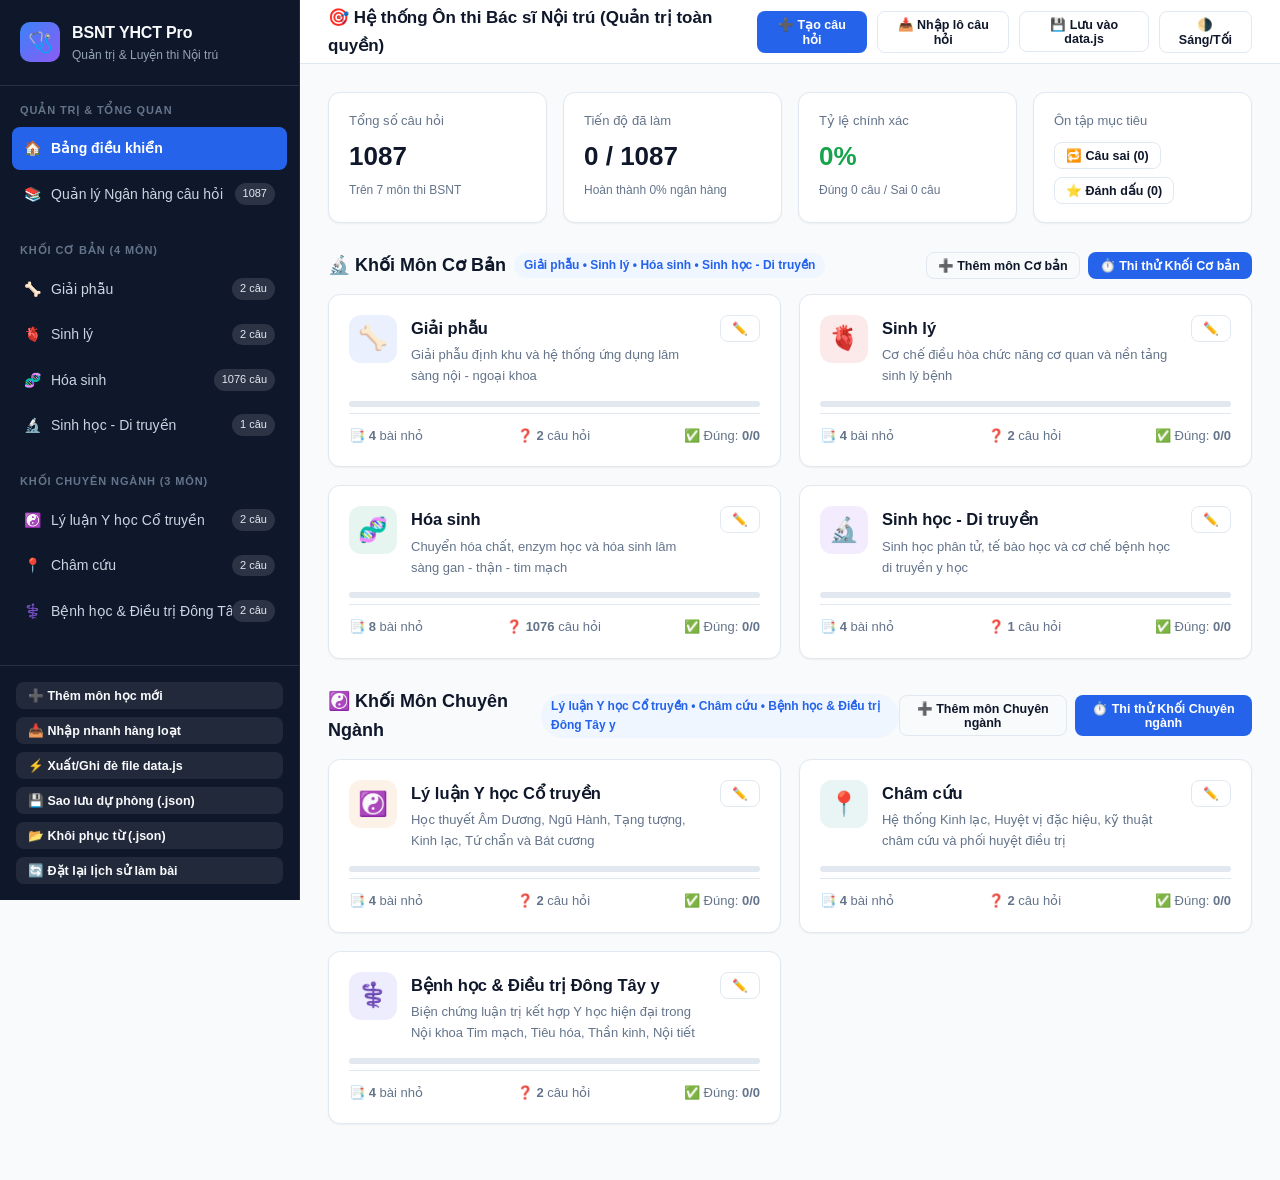
==== index.html @ 0296c2d7 "Add files via upload" ====
<!DOCTYPE html>
<html lang="vi" data-theme="light">
<head>
  <meta charset="UTF-8" />
  <meta name="viewport" content="width=device-width, initial-scale=1.0" />
  <title>BSNT Quiz — Hệ thống Trắc nghiệm Ôn thi Bác sĩ Nội trú YHCT (Full Admin)</title>
  <link rel="stylesheet" href="styles.css" />
</head>
<body>
  <!-- SIDEBAR -->
  <aside class="sidebar">
    <div class="brand" onclick="openDashboard()">
      <div class="brand-logo">🩺</div>
      <div class="brand-text">
        <h1>BSNT YHCT Pro</h1>
        <p>Quản trị & Luyện thi Nội trú</p>
      </div>
    </div>

    <div id="sidebar-nav"></div>

    <div class="sidebar-footer">
      <button class="btn btn-sm btn-ghost-dark" onclick="openSubjectModal()">➕ Thêm môn học mới</button>
      <button class="btn btn-sm btn-ghost-dark" onclick="openBulkImportModal('giai-phau')">📥 Nhập nhanh hàng loạt</button>
      <button class="btn btn-sm btn-ghost-dark" onclick="exportToDataJS()">⚡ Xuất/Ghi đè file data.js</button>
      <button class="btn btn-sm btn-ghost-dark" onclick="exportBackupJSON()">💾 Sao lưu dự phòng (.json)</button>
      <button class="btn btn-sm btn-ghost-dark" onclick="document.getElementById('import-json-input').click()">📂 Khôi phục từ (.json)</button>
      <button class="btn btn-sm btn-ghost-dark" onclick="resetProgress()">🔄 Đặt lại lịch sử làm bài</button>
    </div>
  </aside>

  <!-- MAIN CONTENT -->
  <div class="main-wrapper">
    <header class="topbar">
      <div class="topbar-title" id="topbar-title">
        <span>🎯 Hệ thống Ôn thi Bác sĩ Nội trú</span>
      </div>
      <div class="topbar-actions">
        <button class="btn btn-sm btn-primary" onclick="openQuestionModal()">➕ Tạo câu hỏi</button>
        <button class="btn btn-sm btn-outline" onclick="openBulkImportModal(state.activeSubjectId || 'giai-phau')">📥 Nhập lô câu hỏi</button>
        <button class="btn btn-sm btn-outline" onclick="exportToDataJS()" title="Ghi toàn bộ chỉnh sửa trên web thẳng vào file data.js trên ổ cứng">💾 Lưu vào data.js</button>
        <button class="btn btn-sm btn-outline" onclick="toggleTheme()">🌗 Sáng/Tối</button>
      </div>
    </header>

    <main class="container" id="main-content"></main>
  </div>

  <!-- HIDDEN JSON FILE INPUT -->
  <input type="file" id="import-json-input" accept=".json" style="display:none" onchange="importBackupJSON(event)" />

  <!-- MODAL 0: ADD / EDIT SUBJECT (MÔN HỌC) -->
  <div class="modal-backdrop" id="modal-subject">
    <div class="modal" style="max-width:540px;">
      <div class="modal-header">
        <h3 id="subject-modal-header">📚 Thêm / Chỉnh sửa Môn học</h3>
        <button class="btn btn-sm btn-outline" onclick="closeModals()">✕</button>
      </div>
      <div class="modal-body">
        <input type="hidden" id="subj-edit-id" />
        <div class="form-row">
          <div class="form-group">
            <label>Tên môn học</label>
            <input type="text" id="subj-name-input" class="form-control" placeholder="VD: Giải phẫu" />
          </div>
          <div class="form-group">
            <label>Khối môn thi</label>
            <select id="subj-group-select" class="form-control">
              <option value="Cơ bản">Khối Cơ bản</option>
              <option value="Chuyên ngành">Khối Chuyên ngành</option>
            </select>
          </div>
        </div>
        <div class="form-row">
          <div class="form-group">
            <label>Biểu tượng (Emoji)</label>
            <input type="text" id="subj-icon-input" class="form-control" value="📘" placeholder="VD: 🦴, 🫀, 🧬, ☯️" />
          </div>
          <div class="form-group">
            <label>Màu chủ đạo</label>
            <input type="color" id="subj-color-input" class="form-control" value="#2563eb" style="height:40px; padding:4px;" />
          </div>
        </div>
        <div class="form-group">
          <label>Mô tả môn học</label>
          <textarea id="subj-desc-input" class="form-control" rows="2" placeholder="Mô tả ngắn gọn nội dung ôn tập..."></textarea>
        </div>
      </div>
      <div class="modal-footer">
        <button class="btn btn-outline" onclick="closeModals()">Hủy</button>
        <button class="btn btn-primary" onclick="saveSubjectModal()">Lưu môn học</button>
      </div>
    </div>
  </div>

  <!-- MODAL 1: ADD / EDIT LESSON (BÀI NHỎ) -->
  <div class="modal-backdrop" id="modal-lesson">
    <div class="modal" style="max-width:520px;">
      <div class="modal-header">
        <h3 id="lesson-modal-header">📁 Thêm / Sửa bài học nhỏ</h3>
        <button class="btn btn-sm btn-outline" onclick="closeModals()">✕</button>
      </div>
      <div class="modal-body">
        <input type="hidden" id="lesson-modal-subject-id" />
        <input type="hidden" id="lesson-modal-edit-id" />
        <div class="form-group">
          <label>Tên bài học / chủ đề nhỏ</label>
          <input type="text" id="lesson-title-input" class="form-control" placeholder="VD: Bài 5: Giải phẫu Đám rối thần kinh cánh tay" />
        </div>
        <div class="form-group">
          <label>Mô tả trọng tâm ôn tập</label>
          <textarea id="lesson-desc-input" class="form-control" rows="3" placeholder="VD: Các thân nhất, thân nhì, nhánh tận và ứng dụng lâm sàng..."></textarea>
        </div>
      </div>
      <div class="modal-footer">
        <button class="btn btn-outline" onclick="closeModals()">Hủy</button>
        <button class="btn btn-primary" onclick="saveLessonModal()">Lưu bài học</button>
      </div>
    </div>
  </div>

  <!-- MODAL 2: ADD / EDIT SINGLE QUESTION -->
  <div class="modal-backdrop" id="modal-question">
    <div class="modal">
      <div class="modal-header">
        <h3 id="q-modal-header">➕ Thêm / Chỉnh sửa câu hỏi trắc nghiệm</h3>
        <button class="btn btn-sm btn-outline" onclick="closeModals()">✕</button>
      </div>
      <div class="modal-body">
        <input type="hidden" id="q-edit-id" />
        <div class="form-row">
          <div class="form-group">
            <label>Môn học</label>
            <select id="q-subject-select" class="form-control" onchange="updateLessonDropdown(this.value)"></select>
          </div>
          <div class="form-group">
            <label>Bài học (Chủ đề nhỏ)</label>
            <select id="q-lesson-select" class="form-control"></select>
          </div>
        </div>

        <div class="form-group">
          <label>Nội dung câu hỏi (Tình huống lâm sàng / Câu dẫn)</label>
          <textarea id="q-stem-input" class="form-control" rows="3" placeholder="Nhập nội dung câu hỏi..."></textarea>
        </div>

        <div class="form-row">
          <div class="form-group">
            <label>Phương án A</label>
            <input type="text" id="q-opt-0" class="form-control" placeholder="Nội dung đáp án A" />
          </div>
          <div class="form-group">
            <label>Phương án B</label>
            <input type="text" id="q-opt-1" class="form-control" placeholder="Nội dung đáp án B" />
          </div>
        </div>

        <div class="form-row">
          <div class="form-group">
            <label>Phương án C</label>
            <input type="text" id="q-opt-2" class="form-control" placeholder="Nội dung đáp án C" />
          </div>
          <div class="form-group">
            <label>Phương án D</label>
            <input type="text" id="q-opt-3" class="form-control" placeholder="Nội dung đáp án D" />
          </div>
        </div>

        <div class="form-group">
          <label>Đáp án đúng</label>
          <select id="q-correct-select" class="form-control" style="max-width:220px;">
            <option value="0">Đáp án A</option>
            <option value="1">Đáp án B</option>
            <option value="2">Đáp án C</option>
            <option value="3">Đáp án D</option>
          </select>
        </div>

        <div class="form-group">
          <label>Giải thích cơ chế & Ghi chú cá nhân (Dùng **từ khóa** để in đậm)</label>
          <textarea id="q-exp-input" class="form-control" rows="5" placeholder="Giải thích tại sao đáp án đúng, tại sao các câu nhiễu sai, mẹo nhớ nhanh..."></textarea>
        </div>
      </div>
      <div class="modal-footer">
        <button class="btn btn-outline" onclick="closeModals()">Hủy</button>
        <button class="btn btn-primary" onclick="saveQuestionModal()">💾 Lưu câu hỏi</button>
      </div>
    </div>
  </div>

  <!-- MODAL 3: BULK TEXT IMPORT -->
  <div class="modal-backdrop" id="modal-bulk-import">
    <div class="modal">
      <div class="modal-header">
        <h3>📥 Nhập nhanh hàng loạt câu hỏi (Copy - Paste)</h3>
        <button class="btn btn-sm btn-outline" onclick="closeModals()">✕</button>
      </div>
      <div class="modal-body">
        <div class="form-row">
          <div class="form-group">
            <label>Chọn Môn học đích</label>
            <select id="bulk-subject-select" class="form-control" onchange="updateBulkLessonDropdown(this.value)"></select>
          </div>
          <div class="form-group">
            <label>Chọn Bài học đích</label>
            <select id="bulk-lesson-select" class="form-control"></select>
          </div>
        </div>

        <div style="background:var(--primary-soft); padding:12px 14px; border-radius:8px; font-size:13px;">
          <strong>Hướng dẫn định dạng linh hoạt:</strong><br>
          • Cách 1: Ngăn cách mỗi câu bằng <strong>1 dòng trống</strong>, hoặc bắt đầu mỗi câu bằng chữ <code>Câu 1:</code>, <code>Câu 2:</code>.<br>
          • Cách 2: Đánh dấu đáp án đúng bằng dấu <code>*</code> ở đầu (VD: <code>*B. ...</code>) HOẶC ghi dòng <code>Đáp án: B</code> ở dưới.<br>
          • Giải thích (tùy chọn): Bắt đầu bằng chữ <code>Giải thích: ...</code> hoặc <code>GT: ...</code>
        </div>

        <div class="form-group">
          <label>Dán danh sách câu hỏi vào đây</label>
          <textarea id="bulk-text-input" class="form-control" rows="10" placeholder="Câu 1: Huyệt Nguyên của kinh Túc thiếu âm Thận là huyệt nào?
A. Dũng tuyền
*B. Thái khê
C. Phục lưu
D. Nhiên cốc
Giải thích: Thái khê (KI3) vừa là huyệt Du (Thổ) vừa là huyệt Nguyên của kinh Thận.

Câu 2: Enzym nào đặc hiệu nhất cho tổn thương tế bào nhu mô gan?
A. AST
B. ALT
C. GGT
D. ALP
Đáp án: B
Giải thích: ALT khu trú chủ yếu ở bào tương tế bào gan nên đặc hiệu hơn AST."></textarea>
        </div>
      </div>
      <div class="modal-footer">
        <button class="btn btn-outline" onclick="closeModals()">Hủy</button>
        <button class="btn btn-primary" onclick="processBulkImport()">🚀 Nhập toàn bộ câu hỏi</button>
      </div>
    </div>
  </div>

  <script src="data.js"></script>
  <script src="app.js"></script>
</body>
</html>
---- styles.css ----
:root {
  --bg-main: #f8fafc;
  --bg-card: #ffffff;
  --bg-sidebar: #0f172a;
  --text-main: #0f172a;
  --text-muted: #64748b;
  --border-color: #e2e8f0;
  --primary: #2563eb;
  --primary-hover: #1d4ed8;
  --primary-soft: #eff6ff;
  --success: #16a34a;
  --success-soft: #dcfce7;
  --danger: #dc2626;
  --danger-soft: #fee2e2;
  --warning: #d97706;
  --warning-soft: #fef3c7;
  --shadow-sm: 0 1px 2px 0 rgba(0, 0, 0, 0.05);
  --shadow-md: 0 4px 6px -1px rgba(0, 0, 0, 0.08), 0 2px 4px -2px rgba(0, 0, 0, 0.06);
  --radius: 12px;
}

[data-theme="dark"] {
  --bg-main: #0b1120;
  --bg-card: #1e293b;
  --bg-sidebar: #090d16;
  --text-main: #f1f5f9;
  --text-muted: #94a3b8;
  --border-color: #334155;
  --primary: #3b82f6;
  --primary-hover: #60a5fa;
  --primary-soft: rgba(59, 130, 246, 0.15);
  --success: #22c55e;
  --success-soft: rgba(34, 197, 94, 0.15);
  --danger: #ef4444;
  --danger-soft: rgba(239, 68, 68, 0.15);
  --warning: #f59e0b;
  --warning-soft: rgba(245, 158, 11, 0.15);
}

* {
  box-sizing: border-box;
  margin: 0;
  padding: 0;
}

body {
  font-family: 'Inter', -apple-system, BlinkMacSystemFont, 'Segoe UI', Roboto, sans-serif;
  background-color: var(--bg-main);
  color: var(--text-main);
  line-height: 1.6;
  display: flex;
  min-height: 100vh;
}

/* ================= SIDEBAR ================= */
.sidebar {
  width: 300px;
  background-color: var(--bg-sidebar);
  color: #f8fafc;
  display: flex;
  flex-direction: column;
  flex-shrink: 0;
  border-right: 1px solid rgba(255, 255, 255, 0.08);
  height: 100vh;
  position: sticky;
  top: 0;
  overflow-y: auto;
}

.brand {
  padding: 20px;
  border-bottom: 1px solid rgba(255, 255, 255, 0.1);
  display: flex;
  align-items: center;
  gap: 12px;
  cursor: pointer;
}

.brand-logo {
  width: 40px;
  height: 40px;
  border-radius: 10px;
  background: linear-gradient(135deg, #3b82f6, #8b5cf6);
  display: flex;
  align-items: center;
  justify-content: center;
  font-size: 20px;
  font-weight: bold;
}

.brand-text h1 {
  font-size: 16px;
  font-weight: 700;
  letter-spacing: -0.01em;
}

.brand-text p {
  font-size: 12px;
  color: #94a3b8;
}

.nav-section {
  padding: 16px 12px 8px;
}

.nav-section-title {
  font-size: 11px;
  text-transform: uppercase;
  letter-spacing: 0.08em;
  color: #64748b;
  font-weight: 700;
  padding: 0 8px 8px;
}

.nav-item {
  display: flex;
  align-items: center;
  justify-content: space-between;
  padding: 10px 12px;
  border-radius: 8px;
  color: #cbd5e1;
  font-size: 14px;
  cursor: pointer;
  transition: all 0.15s ease;
  margin-bottom: 3px;
  user-select: none;
}

.nav-item:hover {
  background-color: rgba(255, 255, 255, 0.07);
  color: #ffffff;
}

.nav-item.active {
  background-color: #2563eb;
  color: #ffffff;
  font-weight: 600;
}

.nav-item-left {
  display: flex;
  align-items: center;
  gap: 10px;
  overflow: hidden;
  text-overflow: ellipsis;
  white-space: nowrap;
}

.badge-count {
  font-size: 11px;
  background-color: rgba(255, 255, 255, 0.12);
  padding: 2px 8px;
  border-radius: 99px;
  color: #e2e8f0;
  flex-shrink: 0;
}

.sidebar-footer {
  margin-top: auto;
  padding: 16px;
  border-top: 1px solid rgba(255, 255, 255, 0.1);
  display: flex;
  flex-direction: column;
  gap: 8px;
}

/* ================= MAIN CONTENT ================= */
.main-wrapper {
  flex: 1;
  display: flex;
  flex-direction: column;
  min-width: 0;
}

.topbar {
  height: 64px;
  background-color: var(--bg-card);
  border-bottom: 1px solid var(--border-color);
  padding: 0 28px;
  display: flex;
  align-items: center;
  justify-content: space-between;
  position: sticky;
  top: 0;
  z-index: 20;
}

.topbar-title {
  font-size: 17px;
  font-weight: 700;
  display: flex;
  align-items: center;
  gap: 10px;
}

.topbar-actions {
  display: flex;
  align-items: center;
  gap: 10px;
}

.container {
  padding: 28px;
  max-width: 1320px;
  width: 100%;
  margin: 0 auto;
}

/* ================= BUTTONS ================= */
.btn {
  display: inline-flex;
  align-items: center;
  justify-content: center;
  gap: 8px;
  padding: 8px 16px;
  border-radius: 8px;
  font-size: 14px;
  font-weight: 600;
  cursor: pointer;
  border: 1px solid transparent;
  transition: all 0.15s ease;
  text-decoration: none;
}

.btn-primary {
  background-color: var(--primary);
  color: #ffffff;
}
.btn-primary:hover {
  background-color: var(--primary-hover);
}

.btn-outline {
  background-color: transparent;
  border-color: var(--border-color);
  color: var(--text-main);
}
.btn-outline:hover {
  background-color: var(--primary-soft);
  border-color: var(--primary);
}

.btn-ghost-dark {
  background-color: rgba(255, 255, 255, 0.08);
  color: #f8fafc;
  width: 100%;
  justify-content: flex-start;
}
.btn-ghost-dark:hover {
  background-color: rgba(255, 255, 255, 0.15);
}

.btn-sm {
  padding: 5px 11px;
  font-size: 12.5px;
}

.btn-danger {
  background-color: var(--danger);
  color: #fff;
}

/* ================= STATS BAR ================= */
.stats-grid {
  display: grid;
  grid-template-columns: repeat(auto-fit, minmax(210px, 1fr));
  gap: 16px;
  margin-bottom: 28px;
}

.stat-card {
  background-color: var(--bg-card);
  border: 1px solid var(--border-color);
  border-radius: var(--radius);
  padding: 18px 20px;
  box-shadow: var(--shadow-sm);
  display: flex;
  flex-direction: column;
  gap: 4px;
}

.stat-label {
  font-size: 13px;
  color: var(--text-muted);
  font-weight: 500;
}

.stat-value {
  font-size: 26px;
  font-weight: 800;
  color: var(--text-main);
}

.stat-sub {
  font-size: 12px;
  color: var(--text-muted);
}

/* ================= SUBJECTS GRID ================= */
.section-header {
  display: flex;
  align-items: center;
  justify-content: space-between;
  margin: 24px 0 14px;
}

.section-header h2 {
  font-size: 18px;
  font-weight: 700;
  display: flex;
  align-items: center;
  gap: 8px;
}

.group-tag {
  font-size: 12px;
  padding: 3px 10px;
  border-radius: 99px;
  font-weight: 600;
  background-color: var(--primary-soft);
  color: var(--primary);
}

.subject-grid {
  display: grid;
  grid-template-columns: repeat(auto-fill, minmax(310px, 1fr));
  gap: 18px;
  margin-bottom: 28px;
}

.subject-card {
  background-color: var(--bg-card);
  border: 1px solid var(--border-color);
  border-radius: var(--radius);
  padding: 20px;
  box-shadow: var(--shadow-sm);
  transition: transform 0.15s ease, box-shadow 0.15s ease, border-color 0.15s ease;
  display: flex;
  flex-direction: column;
  justify-content: space-between;
  cursor: pointer;
}

.subject-card:hover {
  transform: translateY(-2px);
  box-shadow: var(--shadow-md);
  border-color: var(--primary);
}

.subject-card-top {
  display: flex;
  align-items: flex-start;
  gap: 14px;
  margin-bottom: 14px;
}

.subject-icon {
  width: 48px;
  height: 48px;
  border-radius: 12px;
  display: flex;
  align-items: center;
  justify-content: center;
  font-size: 24px;
  flex-shrink: 0;
}

.subject-info h3 {
  font-size: 16.5px;
  font-weight: 700;
  margin-bottom: 4px;
}

.subject-info p {
  font-size: 13px;
  color: var(--text-muted);
  display: -webkit-box;
  -webkit-line-clamp: 2;
  -webkit-box-orient: vertical;
  overflow: hidden;
}

.subject-meta {
  display: flex;
  align-items: center;
  justify-content: space-between;
  padding-top: 12px;
  border-top: 1px solid var(--border-color);
  font-size: 13px;
  color: var(--text-muted);
}

.progress-bar-wrap {
  width: 100%;
  height: 6px;
  background-color: var(--border-color);
  border-radius: 99px;
  overflow: hidden;
  margin: 10px 0 6px;
}

.progress-bar-fill {
  height: 100%;
  background-color: var(--primary);
  border-radius: 99px;
  transition: width 0.3s ease;
}

/* ================= LESSON LIST (SUBJECT VIEW) ================= */
.subject-banner {
  background-color: var(--bg-card);
  border: 1px solid var(--border-color);
  border-radius: var(--radius);
  padding: 24px;
  margin-bottom: 24px;
  display: flex;
  align-items: center;
  justify-content: space-between;
  flex-wrap: wrap;
  gap: 16px;
}

.resume-banner {
  background-color: var(--primary-soft);
  border: 1px solid var(--primary);
  border-left: 4px solid var(--primary);
  border-radius: var(--radius);
  padding: 14px 20px;
  margin-bottom: 24px;
  display: flex;
  align-items: center;
  justify-content: space-between;
  flex-wrap: wrap;
  gap: 14px;
}

.resume-banner-info {
  display: flex;
  flex-direction: column;
  gap: 2px;
  font-size: 14px;
}

.resume-banner-sub {
  font-size: 12.5px;
  color: var(--text-muted);
}

.lesson-list {
  display: flex;
  flex-direction: column;
  gap: 12px;
}

.lesson-card {
  background-color: var(--bg-card);
  border: 1px solid var(--border-color);
  border-radius: var(--radius);
  padding: 18px 22px;
  display: flex;
  align-items: center;
  justify-content: space-between;
  gap: 16px;
  transition: border-color 0.15s ease;
}

.lesson-card:hover {
  border-color: var(--primary);
}

.lesson-info h4 {
  font-size: 15.5px;
  font-weight: 700;
  margin-bottom: 4px;
}

.lesson-info p {
  font-size: 13.5px;
  color: var(--text-muted);
}

.lesson-stats-pills {
  display: flex;
  align-items: center;
  gap: 8px;
  margin-top: 8px;
  flex-wrap: wrap;
}

.pill {
  font-size: 12px;
  padding: 2px 10px;
  border-radius: 99px;
  font-weight: 600;
  background-color: var(--bg-main);
  border: 1px solid var(--border-color);
  color: var(--text-muted);
}

.pill.correct {
  background-color: var(--success-soft);
  color: var(--success);
  border-color: transparent;
}

.pill.wrong {
  background-color: var(--danger-soft);
  color: var(--danger);
  border-color: transparent;
}

.lesson-actions {
  display: flex;
  align-items: center;
  gap: 8px;
  flex-shrink: 0;
}

/* ================= QUIZ WORKSPACE ================= */
.quiz-layout {
  display: grid;
  grid-template-columns: 1fr 310px;
  gap: 24px;
  align-items: start;
}

@media (max-width: 980px) {
  .quiz-layout {
    grid-template-columns: 1fr;
  }
  .sidebar {
    display: none;
  }
}

.quiz-card {
  background-color: var(--bg-card);
  border: 1px solid var(--border-color);
  border-radius: var(--radius);
  padding: 28px;
  box-shadow: var(--shadow-sm);
}

.quiz-header {
  display: flex;
  align-items: center;
  justify-content: space-between;
  padding-bottom: 16px;
  margin-bottom: 20px;
  border-bottom: 1px solid var(--border-color);
  flex-wrap: wrap;
  gap: 10px;
}

.question-number {
  font-size: 14px;
  font-weight: 700;
  color: var(--primary);
  background-color: var(--primary-soft);
  padding: 4px 12px;
  border-radius: 99px;
}

.question-stem {
  font-size: 17px;
  font-weight: 600;
  margin-bottom: 22px;
  line-height: 1.65;
  white-space: pre-line;
}

.options-list {
  display: flex;
  flex-direction: column;
  gap: 12px;
  margin-bottom: 24px;
}

.option-btn {
  display: flex;
  align-items: flex-start;
  gap: 14px;
  width: 100%;
  text-align: left;
  padding: 15px 18px;
  border-radius: 10px;
  border: 1.5px solid var(--border-color);
  background-color: var(--bg-card);
  color: var(--text-main);
  font-size: 15px;
  line-height: 1.5;
  cursor: pointer;
  transition: all 0.15s ease;
}

.option-btn:hover:not(:disabled) {
  border-color: var(--primary);
  background-color: var(--primary-soft);
}

.option-letter {
  width: 28px;
  height: 28px;
  border-radius: 7px;
  background-color: var(--bg-main);
  border: 1px solid var(--border-color);
  display: flex;
  align-items: center;
  justify-content: center;
  font-weight: 700;
  font-size: 13px;
  flex-shrink: 0;
  margin-top: 1px;
}

.option-btn.selected {
  border-color: var(--primary);
  background-color: var(--primary-soft);
}
.option-btn.selected .option-letter {
  background-color: var(--primary);
  color: #fff;
  border-color: var(--primary);
}

.option-btn.correct {
  border-color: var(--success);
  background-color: var(--success-soft);
}
.option-btn.correct .option-letter {
  background-color: var(--success);
  color: #fff;
  border-color: var(--success);
}

.option-btn.wrong {
  border-color: var(--danger);
  background-color: var(--danger-soft);
}
.option-btn.wrong .option-letter {
  background-color: var(--danger);
  color: #fff;
  border-color: var(--danger);
}

.explanation-box {
  background-color: var(--primary-soft);
  border-left: 4px solid var(--primary);
  padding: 18px 20px;
  border-radius: 8px;
  margin-top: 20px;
  margin-bottom: 20px;
  font-size: 14.5px;
  line-height: 1.7;
}

.explanation-title {
  font-weight: 700;
  color: var(--primary);
  margin-bottom: 8px;
  display: flex;
  align-items: center;
  gap: 6px;
}

.quiz-footer {
  display: flex;
  align-items: center;
  justify-content: space-between;
  padding-top: 18px;
  border-top: 1px solid var(--border-color);
}

/* ================= QUESTION PALETTE ================= */
.palette-card {
  background-color: var(--bg-card);
  border: 1px solid var(--border-color);
  border-radius: var(--radius);
  padding: 20px;
  position: sticky;
  top: 88px;
}

.timer-box {
  text-align: center;
  padding: 12px;
  background-color: var(--bg-main);
  border-radius: 10px;
  margin-bottom: 16px;
  border: 1px solid var(--border-color);
}

.timer-value {
  font-size: 24px;
  font-weight: 800;
  font-variant-numeric: tabular-nums;
  color: var(--primary);
}

.palette-grid {
  display: grid;
  grid-template-columns: repeat(5, 1fr);
  gap: 8px;
  margin: 14px 0;
  max-height: 320px;
  overflow-y: auto;
}

.palette-item {
  height: 36px;
  border-radius: 8px;
  border: 1px solid var(--border-color);
  background-color: var(--bg-main);
  color: var(--text-main);
  font-size: 13px;
  font-weight: 600;
  display: flex;
  align-items: center;
  justify-content: center;
  cursor: pointer;
  position: relative;
}

.palette-item.current {
  outline: 2px solid var(--primary);
  outline-offset: 1px;
}

.palette-item.answered {
  background-color: var(--primary);
  color: #fff;
  border-color: var(--primary);
}

.palette-item.correct {
  background-color: var(--success);
  color: #fff;
  border-color: var(--success);
}

.palette-item.wrong {
  background-color: var(--danger);
  color: #fff;
  border-color: var(--danger);
}

.palette-item.flagged::after {
  content: "";
  position: absolute;
  top: 3px;
  right: 3px;
  width: 6px;
  height: 6px;
  border-radius: 50%;
  background-color: #f59e0b;
}

/* ================= MODALS ================= */
.modal-backdrop {
  position: fixed;
  inset: 0;
  background-color: rgba(15, 23, 42, 0.65);
  display: none;
  align-items: center;
  justify-content: center;
  z-index: 100;
  padding: 20px;
}

.modal-backdrop.open {
  display: flex;
}

.modal {
  background-color: var(--bg-card);
  border: 1px solid var(--border-color);
  border-radius: var(--radius);
  width: 100%;
  max-width: 720px;
  max-height: 90vh;
  display: flex;
  flex-direction: column;
  box-shadow: 0 20px 25px -5px rgba(0, 0, 0, 0.25);
}

.modal-header {
  padding: 18px 24px;
  border-bottom: 1px solid var(--border-color);
  display: flex;
  align-items: center;
  justify-content: space-between;
}

.modal-header h3 {
  font-size: 17px;
  font-weight: 700;
}

.modal-body {
  padding: 22px 24px;
  overflow-y: auto;
  display: flex;
  flex-direction: column;
  gap: 16px;
}

.modal-footer {
  padding: 16px 24px;
  border-top: 1px solid var(--border-color);
  display: flex;
  justify-content: flex-end;
  gap: 10px;
}

.form-group {
  display: flex;
  flex-direction: column;
  gap: 6px;
}

.form-group label {
  font-size: 13px;
  font-weight: 600;
}

.form-control {
  padding: 10px 12px;
  border-radius: 8px;
  border: 1px solid var(--border-color);
  background-color: var(--bg-main);
  color: var(--text-main);
  font-size: 14px;
  font-family: inherit;
}

.form-control:focus {
  outline: none;
  border-color: var(--primary);
}

.form-row {
  display: grid;
  grid-template-columns: 1fr 1fr;
  gap: 14px;
}

.kbd-hint {
  font-size: 12px;
  color: var(--text-muted);
  background-color: var(--bg-main);
  padding: 6px 12px;
  border-radius: 6px;
  border: 1px solid var(--border-color);
}
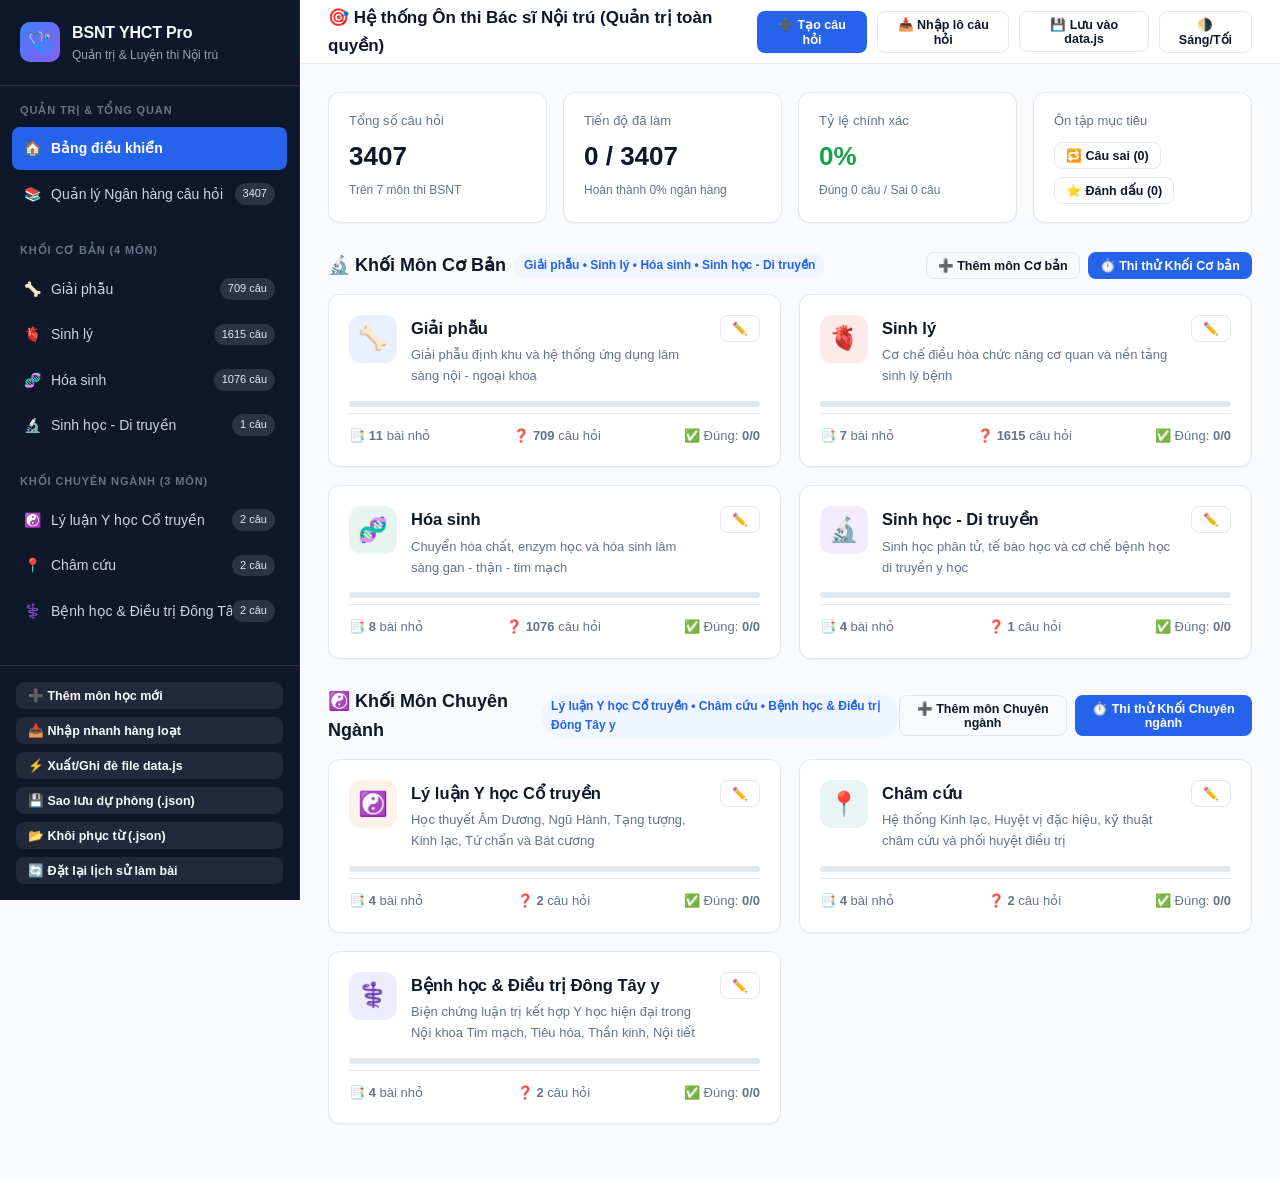
==== commit a78e1741: "Add files via upload" ====
--- a/index.html
+++ b/index.html
@@ -239,7 +239,7 @@
     </div>
   </div>
 
-  <script src="data.js"></script>
-  <script src="app.js"></script>
+  <script src="data.js?v=20261117sl1"></script>
+  <script src="app.js?v=20261117sl1"></script>
 </body>
 </html>
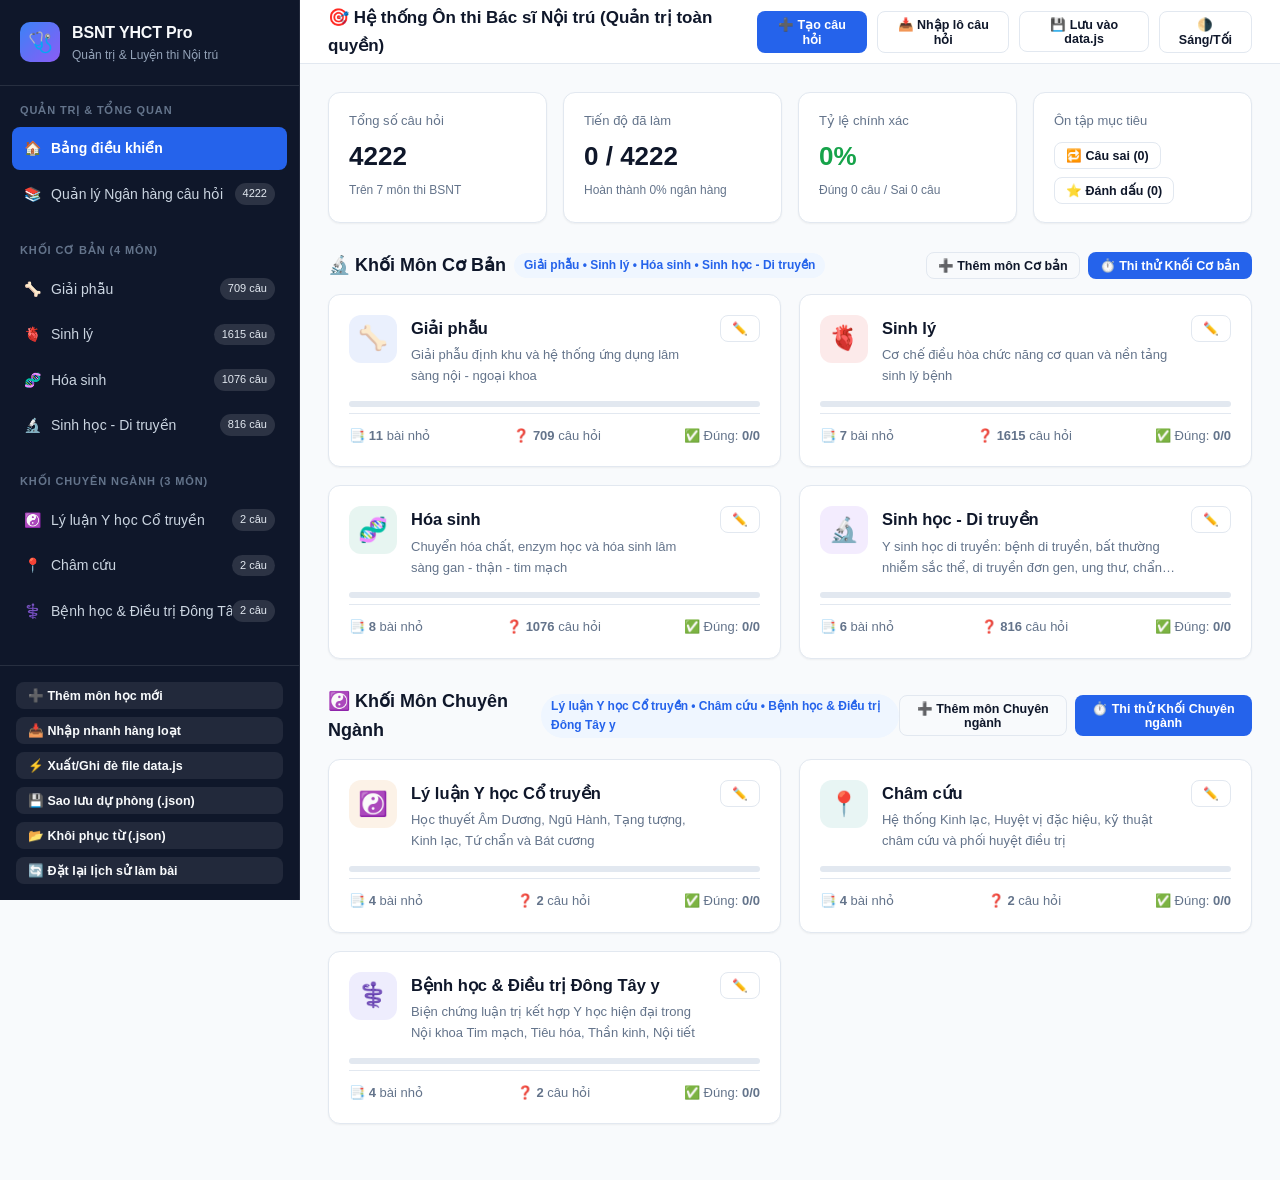
==== commit b5631153: "Add files via upload" ====
--- a/index.html
+++ b/index.html
@@ -239,7 +239,7 @@
     </div>
   </div>
 
-  <script src="data.js?v=20261117sl1"></script>
-  <script src="app.js?v=20261117sl1"></script>
+  <script src="data.js?v=20261118sh1"></script>
+  <script src="app.js?v=20261118sh1"></script>
 </body>
 </html>
